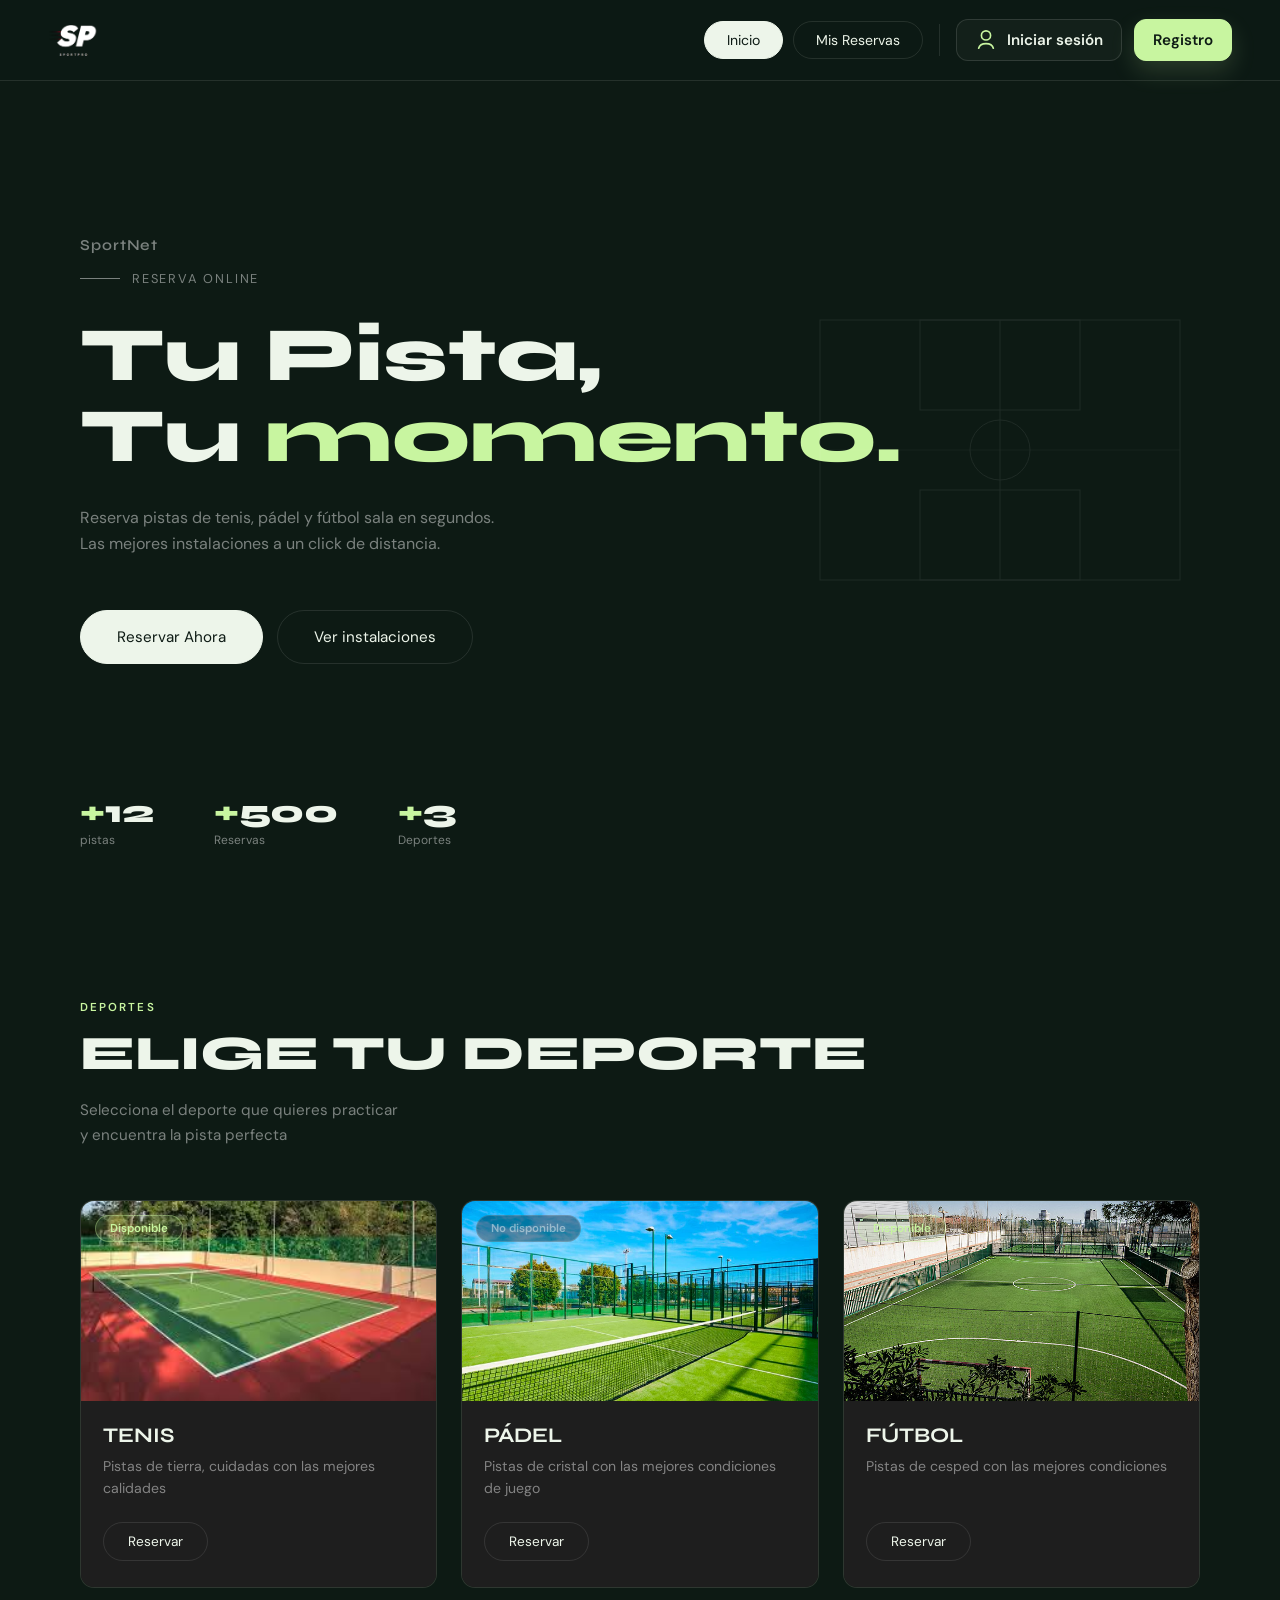
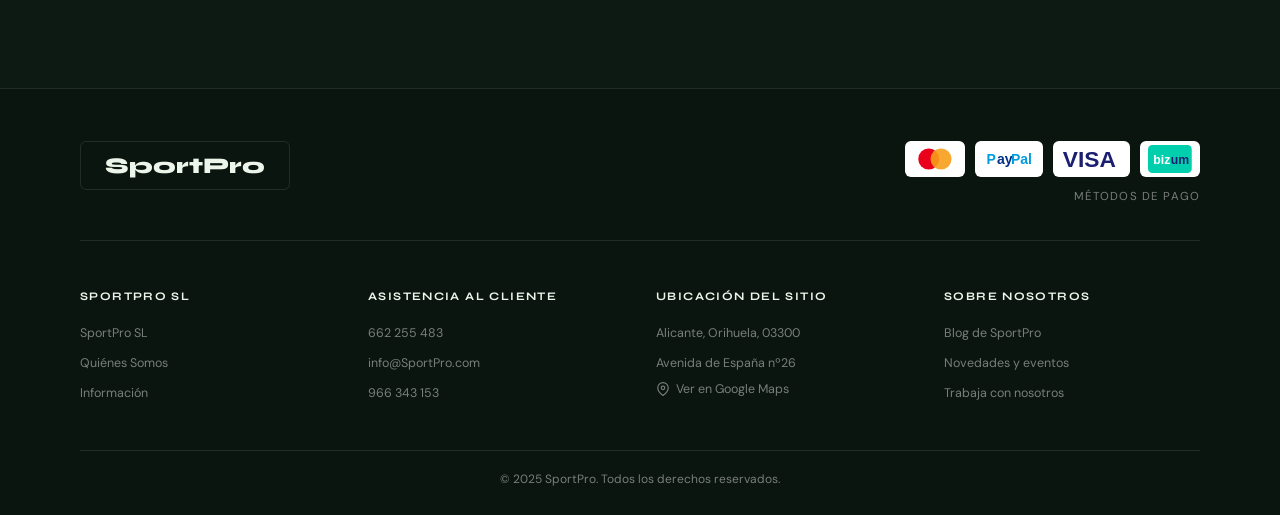
==== index.html @ e5c25739 "He descargado las fuentes de google y añadido acceso directo al index" ====
<!DOCTYPE html>
<html lang="es">
<head>
  <meta charset="UTF-8" />
  <meta name="viewport" content="width=device-width, initial-scale=1.0" />
  <title>SportNet – Reserva Online</title>
  <link href="https://fonts.googleapis.com/css2?family=DM+Sans:wght@400;500&display=swap" rel="stylesheet" />
    <link rel="stylesheet" href="css/fonts.css" />
<link rel="stylesheet" href="css/sportpro.css" />
</head>
<body>

  <!-- BARRA DE NAVEGACIÓN -->
  <nav>
    <a href="index.html" class="nav-logo" aria-label="Ir al inicio">
      <img src="img/logo-sp.png" alt="SportPro" />
    </a>
    <button class="boton-nav activo">Inicio</button>
    <a href="html/mis-reservas.html"><button class="boton-nav">Mis Reservas</button></a>
    <div class="separador-nav"></div>
    <div class="acciones-auth-nav">
      <a href="html/inicio-sesion.html" class="boton-auth boton-auth-login">
        <span class="icono-auth" aria-hidden="true">
          <svg viewBox="0 0 24 24" fill="none" xmlns="http://www.w3.org/2000/svg">
            <path d="M12 12C14.7614 12 17 9.76142 17 7C17 4.23858 14.7614 2 12 2C9.23858 2 7 4.23858 7 7C7 9.76142 9.23858 12 12 12Z" stroke="currentColor" stroke-width="1.8"/>
            <path d="M4 21C4.8 17.9 7.7 16 12 16C16.3 16 19.2 17.9 20 21" stroke="currentColor" stroke-width="1.8" stroke-linecap="round"/>
          </svg>
        </span>
        <span>Iniciar sesión</span>
      </a>
      <a href="html/registro.html" class="boton-auth boton-auth-registro">Registro</a>
    </div>
  </nav>

  <!-- SECCIÓN PRINCIPAL (HERO) -->
  <section class="hero">

    <svg class="decoracion-pista" viewBox="0 0 400 300" fill="none" xmlns="http://www.w3.org/2000/svg">
      <rect x="20" y="20" width="360" height="260" stroke="white" stroke-width="1"/>
      <line x1="200" y1="20" x2="200" y2="280" stroke="white" stroke-width="1"/>
      <rect x="120" y="20" width="160" height="90" stroke="white" stroke-width="1"/>
      <rect x="120" y="190" width="160" height="90" stroke="white" stroke-width="1"/>
      <circle cx="200" cy="150" r="30" stroke="white" stroke-width="1"/>
      <line x1="20" y1="150" x2="380" y2="150" stroke="white" stroke-width="0.5"/>
    </svg>

    <div class="nombre-marca">SportNet</div>

    <div class="fila-etiqueta">
      <div class="linea-etiqueta"></div>
      <span class="texto-etiqueta">Reserva Online</span>
    </div>

    <h1>Tu Pista,<br/>Tu <span>momento.</span></h1>

    <p class="subtitulo">
      Reserva pistas de tenis, pádel y fútbol sala en segundos.<br/>
      Las mejores instalaciones a un click de distancia.
    </p>

    <div class="fila-botones">
      <a href="html/instalaciones.html"><button class="boton boton-principal">Reservar Ahora</button></a>
      <a href="html/instalaciones.html"><button class="boton boton-secundario">Ver instalaciones</button></a>
    </div>

    <div class="barra-estadisticas">
      <div class="estadistica">
        <div class="numero-estadistica"><span>+</span>12</div>
        <div class="etiqueta-estadistica">pistas</div>
      </div>
      <div class="estadistica">
        <div class="numero-estadistica"><span>+</span>500</div>
        <div class="etiqueta-estadistica">Reservas</div>
      </div>
      <div class="estadistica">
        <div class="numero-estadistica"><span>+</span>3</div>
        <div class="etiqueta-estadistica">Deportes</div>
      </div>
    </div>

  </section>

  <!-- SECCIÓN DEPORTES -->
  <section class="deportes">

    <div class="cabecera-seccion">
      <span class="etiqueta-seccion">Deportes</span>
      <h2>Elige tu Deporte</h2>
      <p class="descripcion-seccion">
        Selecciona el deporte que quieres practicar<br/>
        y encuentra la pista perfecta
      </p>
    </div>

    <div class="rejilla-tarjetas">

      <div class="tarjeta">
<div class="tarjeta-imagen foto-tenis">
          <span class="insignia insignia--disponible">Disponible</span>
          <div class="placeholder-foto">FOTO</div>
        </div>
        <div class="tarjeta-cuerpo">
          <h3>Tenis</h3>
          <p>Pistas de tierra, cuidadas con las mejores calidades</p>
          <a href="html/instalaciones.html"><button class="boton-tarjeta">Reservar</button></a>
        </div>
      </div>

      <div class="tarjeta">
<div class="tarjeta-imagen foto-padel">
          <span class="insignia insignia--no-disponible">No disponible</span>
          <div class="placeholder-foto">FOTO</div>
        </div>
        <div class="tarjeta-cuerpo">
          <h3>Pádel</h3>
          <p>Pistas de cristal con las mejores condiciones de juego</p>
          <a href="html/instalaciones.html"><button class="boton-tarjeta">Reservar</button></a>
        </div>
      </div>

      <div class="tarjeta">
<div class="tarjeta-imagen foto-futbol">
          <span class="insignia insignia--disponible">Disponible</span>
          <div class="placeholder-foto">FOTO</div>
        </div>
        <div class="tarjeta-cuerpo">
          <h3>Fútbol</h3>
          <p>Pistas de cesped con las mejores condiciones</p>
          <a href="html/instalaciones.html"><button class="boton-tarjeta">Reservar</button></a>
        </div>
      </div>

    </div>
  </section>

  <!-- PIE DE PÁGINA -->
  <footer class="pie-pagina">

    <div class="pie-superior">
      <div class="logo-pie">SportPro</div>
      <div class="metodos-pago">
        <div class="iconos-pago">
          <div class="icono-pago">
            <svg viewBox="0 0 50 32" xmlns="http://www.w3.org/2000/svg"><circle cx="18" cy="16" r="12" fill="#EB001B"/><circle cx="32" cy="16" r="12" fill="#F79E1B" opacity="0.9"/></svg>
          </div>
          <div class="icono-pago">
            <svg viewBox="0 0 60 32" xmlns="http://www.w3.org/2000/svg"><text x="4" y="22" font-family="Arial" font-weight="bold" font-size="16" fill="#009CDE">P</text><text x="16" y="22" font-family="Arial" font-weight="bold" font-size="16" fill="#003087">ay</text><text x="32" y="22" font-family="Arial" font-weight="bold" font-size="16" fill="#009CDE">Pal</text></svg>
          </div>
          <div class="icono-pago">
            <svg viewBox="0 0 70 32" xmlns="http://www.w3.org/2000/svg"><text x="2" y="25" font-family="Arial" font-weight="900" font-size="26" fill="#1A1F71">VISA</text></svg>
          </div>
          <div class="icono-pago">
            <svg viewBox="0 0 50 32" xmlns="http://www.w3.org/2000/svg"><rect width="50" height="32" rx="5" fill="#00CFAE"/><text x="6" y="22" font-family="Arial" font-weight="bold" font-size="14" fill="white">biz</text><text x="26" y="22" font-family="Arial" font-weight="bold" font-size="14" fill="#1A1F71">um</text></svg>
          </div>
        </div>
        <span class="etiqueta-pago">Métodos de Pago</span>
      </div>
    </div>

    <div class="columnas-pie">
      <div class="columna-pie">
        <h4>SportPro SL</h4>
        <ul>
          <li><a href="#">SportPro SL</a></li>
          <li><a href="#">Quiénes Somos</a></li>
          <li><a href="#">Información</a></li>
        </ul>
      </div>
      <div class="columna-pie">
        <h4>Asistencia al Cliente</h4>
        <ul>
          <li><a href="tel:662255483">662 255 483</a></li>
          <li><a href="mailto:info@SportPro.com">info@SportPro.com</a></li>
          <li><a href="tel:966343153">966 343 153</a></li>
        </ul>
      </div>
      <div class="columna-pie">
        <h4>Ubicación del Sitio</h4>
        <ul>
          <li><a href="#">Alicante, Orihuela, 03300</a></li>
          <li><a href="#">Avenida de España nº26</a></li>
          <li>
            <a href="https://maps.google.com" target="_blank" class="enlace-maps">
              <svg xmlns="http://www.w3.org/2000/svg" width="14" height="14" viewBox="0 0 24 24" fill="none" stroke="currentColor" stroke-width="2" stroke-linecap="round" stroke-linejoin="round"><path d="M21 10c0 7-9 13-9 13s-9-6-9-13a9 9 0 0 1 18 0z"/><circle cx="12" cy="10" r="3"/></svg>
              Ver en Google Maps
            </a>
          </li>
        </ul>
      </div>
      <div class="columna-pie">
        <h4>Sobre Nosotros</h4>
        <ul>
          <li><a href="#">Blog de SportPro</a></li>
          <li><a href="#">Novedades y eventos</a></li>
          <li><a href="#">Trabaja con nosotros</a></li>
        </ul>
      </div>
    </div>

    <div class="pie-inferior">
      <span>© 2025 SportPro. Todos los derechos reservados.</span>
    </div>

  </footer>

</body>
</html>
---- css/fonts.css ----
@font-face {
  font-family: 'Syne';
  src: url('../fonts/Syne/Syne-VariableFont_wght.ttf') format('truetype');
  font-weight: 400 800;
  font-style: normal;
  font-display: swap;
}

@font-face {
  font-family: 'Syne';
  src: url('../fonts/Syne/Syne-Bold.ttf') format('truetype');
  font-weight: 700;
  font-style: normal;
  font-display: swap;
}

@font-face {
  font-family: 'Syne';
  src: url('../fonts/Syne/Syne-ExtraBold.ttf') format('truetype');
  font-weight: 800;
  font-style: normal;
  font-display: swap;
}
---- css/sportpro.css ----
/* =============================================
   RESET BÁSICO
   ============================================= */
*, *::before, *::after {
  box-sizing: border-box;
  margin: 0;
  padding: 0;
}

body {
  background: #0d1a14;
  color: #edf5ea;
  font-family: 'DM Sans', sans-serif;
  min-height: 100vh;
}

/* =============================================
   NAVEGACIÓN
   ============================================= */
nav {
  position: fixed;
  top: 0;
  left: 0;
  right: 0;
  display: flex;
  align-items: center;
  justify-content: flex-start;
  gap: 10px;
  padding: 18px 48px;
  z-index: 100;
  background: rgba(13, 26, 20, 0.85);
  border-bottom: 1px solid rgba(255, 255, 255, 0.10);
}
.nav-logo {
  display: flex;
  align-items: center;
  margin-right: auto;
  text-decoration: none;
}

.nav-logo img {
  display: block;
  width: auto;
  height: 44px;
  object-fit: contain;
}

.boton-nav {
  padding: 9px 22px;
  border-radius: 999px;
  border: 1.5px solid rgba(255, 255, 255, 0.10);
  background: transparent;
  color: #edf5ea;
  font-family: 'DM Sans', sans-serif;
  font-size: 0.88rem;
  cursor: pointer;
}

.boton-nav:hover {
  background: #1a2b21;
}

.boton-nav.activo {
  background: #edf5ea;
  color: #0d1a14;
  border-color: #edf5ea;
}

.separador-nav {
  width: 1px;
  height: 32px;
  background: rgba(255, 255, 255, 0.10);
  margin: 0 6px;
}


/* =============================================
   HERO (SECCIÓN PRINCIPAL)
   ============================================= */
.hero {
  position: relative;
  min-height: 100vh;
  display: flex;
  flex-direction: column;
  justify-content: center;
  padding: 0 80px;
  overflow: hidden;
}

.decoracion-pista {
  position: absolute;
  right: 80px;
  top: 50%;
  transform: translateY(-50%);
  width: 400px;
  height: 300px;
  opacity: 0.07;
  pointer-events: none;
}

.nombre-marca {
  font-family: 'Syne', sans-serif;
  font-size: 0.95rem;
  font-weight: 600;
  letter-spacing: 0.06em;
  color: rgba(255, 255, 255, 0.45);
  margin-bottom: 16px;
}

.fila-etiqueta {
  display: flex;
  align-items: center;
  gap: 12px;
  margin-bottom: 28px;
}

.linea-etiqueta {
  width: 40px;
  height: 1px;
  background: rgba(255, 255, 255, 0.45);
}

.texto-etiqueta {
  font-size: 0.8rem;
  letter-spacing: 0.14em;
  text-transform: uppercase;
  color: rgba(255, 255, 255, 0.45);
}

h1 {
  font-family: 'Syne', sans-serif;
  font-size: clamp(3rem, 6vw, 5.5rem);
  font-weight: 800;
  line-height: 1.05;
  margin-bottom: 28px;
}

h1 span {
  color: #c8f5a0;
}

.subtitulo {
  max-width: 420px;
  font-size: 1rem;
  line-height: 1.65;
  color: rgba(255, 255, 255, 0.45);
  margin-bottom: 52px;
}

.fila-botones {
  display: flex;
  gap: 14px;
}

.boton {
  padding: 16px 36px;
  border-radius: 999px;
  font-family: 'DM Sans', sans-serif;
  font-size: 0.95rem;
  cursor: pointer;
  border: 1.5px solid transparent;
}

.boton-principal {
  background: #edf5ea;
  color: #0d1a14;
  border-color: #edf5ea;
}

.boton-principal:hover {
  background: #c8f5a0;
  border-color: #c8f5a0;
}

.boton-secundario {
  background: transparent;
  color: #edf5ea;
  border-color: rgba(255, 255, 255, 0.10);
}

.boton-secundario:hover {
  background: #1a2b21;
}

.barra-estadisticas {
  position: absolute;
  bottom: 52px;
  left: 80px;
  display: flex;
  gap: 60px;
}

.numero-estadistica {
  font-family: 'Syne', sans-serif;
  font-size: 2rem;
  font-weight: 800;
  line-height: 1;
}

.numero-estadistica span {
  color: #c8f5a0;
}

.etiqueta-estadistica {
  font-size: 0.75rem;
  color: rgba(255, 255, 255, 0.45);
  margin-top: 4px;
}

/* =============================================
   SECCIÓN DEPORTES
   ============================================= */
.deportes {
  padding: 100px 80px;
}

.cabecera-seccion {
  margin-bottom: 52px;
}

.etiqueta-seccion {
  display: block;
  font-size: 0.72rem;
  font-weight: 600;
  letter-spacing: 0.18em;
  text-transform: uppercase;
  color: #c8f5a0;
  margin-bottom: 10px;
}

.cabecera-seccion h2 {
  font-family: 'Syne', sans-serif;
  font-size: clamp(2rem, 4vw, 3rem);
  font-weight: 800;
  text-transform: uppercase;
  margin-bottom: 16px;
}

.descripcion-seccion {
  font-size: 0.95rem;
  line-height: 1.65;
  color: rgba(255, 255, 255, 0.45);
}

.rejilla-tarjetas {
  display: grid;
  grid-template-columns: repeat(3, 1fr);
  gap: 24px;
}

.tarjeta {
  border-radius: 14px;
  overflow: hidden;
  border: 1px solid rgba(255, 255, 255, 0.10);
  background: #162018;
  display: flex;
  flex-direction: column;
  cursor: pointer;
}

.tarjeta:hover {
  border-color: rgba(200, 245, 160, 0.2);
}

/* =============================================
   ZONA DE IMAGEN DE TARJETA
   ============================================= */
.tarjeta-imagen {
  position: relative;
  height: 200px;
  background-color: #2a3a2e;   /* color si no hay foto */
  background-size: cover;
  background-position: center;
  background-repeat: no-repeat;
  display: flex;
  align-items: center;
  justify-content: center;
}

/* ── RUTAS DE FOTOS ──────────────────────────────
   Solo cambia la url() por la ruta de tu imagen.
   Desde css/ usa img/ en la misma raíz: url('../img/nombre.jpg')
   ──────────────────────────────────────────────── */
.tarjeta-imagen.foto-tenis {
  background-image: url('../img/tenis.jfif');
}

.tarjeta-imagen.foto-padel {
  background-image: url('../img/Padel.webp');
}

.tarjeta-imagen.foto-futbol {
  background-image: url('../img/futbol.jpg');
}

/* Cuando hay foto, el texto FOTO desaparece */
.tarjeta-imagen.foto-tenis .placeholder-foto,
.tarjeta-imagen.foto-padel .placeholder-foto,
.tarjeta-imagen.foto-futbol .placeholder-foto {
  display: none;
}

.placeholder-foto {
  font-family: 'Syne', sans-serif;
  font-size: 1rem;
  letter-spacing: 0.12em;
  color: rgba(255, 255, 255, 0.2);
}

.insignia {
  position: absolute;
  top: 14px;
  left: 14px;
  padding: 5px 14px;
  border-radius: 999px;
  font-size: 0.72rem;
  font-weight: 600;
}

.insignia--disponible {
  background: rgba(200, 245, 160, 0.15);
  border: 1px solid rgba(200, 245, 160, 0.35);
  color: #c8f5a0;
}

.insignia--no-disponible {
  background: rgba(0, 0, 0, 0.35);
  border: 1px solid rgba(255, 255, 255, 0.15);
  color: rgba(255, 255, 255, 0.45);
}

.tarjeta-cuerpo {
  padding: 22px 22px 26px;
  background: #1e1e1e;
  display: flex;
  flex-direction: column;
  gap: 8px;
  flex: 1;
}

.tarjeta-cuerpo h3 {
  font-family: 'Syne', sans-serif;
  font-size: 1.3rem;
  font-weight: 700;
  text-transform: uppercase;
}

.tarjeta-cuerpo p {
  font-size: 0.88rem;
  line-height: 1.55;
  color: rgba(255, 255, 255, 0.45);
  flex: 1;
}

.boton-tarjeta {
  margin-top: 14px;
  align-self: flex-start;
  padding: 10px 24px;
  border-radius: 999px;
  border: 1.5px solid rgba(255, 255, 255, 0.10);
  background: transparent;
  color: #edf5ea;
  font-family: 'DM Sans', sans-serif;
  font-size: 0.85rem;
  cursor: pointer;
}

.boton-tarjeta:hover {
  background: #c8f5a0;
  border-color: #c8f5a0;
  color: #0d1a14;
}

/* =============================================
   PIE DE PÁGINA
   ============================================= */
.pie-pagina {
  background: #0a1510;
  border-top: 1px solid rgba(255, 255, 255, 0.10);
  padding: 52px 80px 28px;
}

.pie-superior {
  display: flex;
  align-items: flex-start;
  justify-content: space-between;
  margin-bottom: 48px;
  padding-bottom: 36px;
  border-bottom: 1px solid rgba(255, 255, 255, 0.10);
}

.logo-pie {
  font-family: 'Syne', sans-serif;
  font-size: 1.4rem;
  font-weight: 800;
  border: 1.5px solid rgba(255, 255, 255, 0.10);
  padding: 10px 24px;
  border-radius: 6px;
}

.metodos-pago {
  display: flex;
  flex-direction: column;
  align-items: flex-end;
  gap: 12px;
}

.iconos-pago {
  display: flex;
  gap: 10px;
}

.icono-pago {
  height: 36px;
  background: white;
  border-radius: 6px;
  display: flex;
  align-items: center;
  padding: 4px 8px;
}

.icono-pago svg {
  height: 28px;
  width: auto;
}

.etiqueta-pago {
  font-size: 0.72rem;
  letter-spacing: 0.1em;
  text-transform: uppercase;
  color: rgba(255, 255, 255, 0.45);
}

.columnas-pie {
  display: grid;
  grid-template-columns: repeat(4, 1fr);
  gap: 32px;
  margin-bottom: 48px;
}

.columna-pie h4 {
  font-family: 'Syne', sans-serif;
  font-size: 0.72rem;
  font-weight: 700;
  letter-spacing: 0.12em;
  text-transform: uppercase;
  margin-bottom: 18px;
}

.columna-pie ul {
  list-style: none;
  display: flex;
  flex-direction: column;
  gap: 9px;
}

.columna-pie ul li a {
  font-size: 0.78rem;
  color: rgba(255, 255, 255, 0.45);
  text-decoration: none;
}

.columna-pie ul li a:hover {
  color: #c8f5a0;
}

.enlace-maps {
  display: flex;
  align-items: center;
  gap: 6px;
  color: #c8f5a0;
  text-decoration: none;
  font-size: 0.78rem;
}

.enlace-maps:hover {
  text-decoration: underline;
}

.pie-inferior {
  border-top: 1px solid rgba(255, 255, 255, 0.10);
  padding-top: 20px;
  font-size: 0.75rem;
  color: rgba(255, 255, 255, 0.45);
  text-align: center;
}

/* =============================================
   RESPONSIVE (MÓVIL)
   ============================================= */
@media (max-width: 640px) {
  nav { padding: 14px 20px; }
  .hero { padding: 0 24px; }
  .decoracion-pista { display: none; }
  .barra-estadisticas { left: 24px; gap: 32px; bottom: 36px; }
  .deportes { padding: 60px 24px; }
  .rejilla-tarjetas { grid-template-columns: 1fr; }
  .pie-pagina { padding: 40px 24px 24px; }
  .pie-superior { flex-direction: column; gap: 24px; }
  .columnas-pie { grid-template-columns: 1fr 1fr; }
}

.tarjeta-imagen {
  background-size: cover;
  background-position: center;
  background-repeat: no-repeat;
}

.tarjeta-imagen.foto-tenis {
  background-image: url('../img/tenis.jfif');
}

.tarjeta-imagen.foto-padel {
  background-image: url('../img/Padel.webp');
}

.tarjeta-imagen.foto-futbol {
  background-image: url('../img/futbol.jpg');
}

.acciones-auth-nav {
  display: flex;
  align-items: center;
  gap: 12px;
}

.boton-auth {
  display: inline-flex;
  align-items: center;
  justify-content: center;
  gap: 10px;
  min-height: 42px;
  padding: 0 18px;
  border-radius: 12px;
  text-decoration: none;
  font-family: 'DM Sans', sans-serif;
  font-size: 0.95rem;
  font-weight: 600;
  transition: 0.25s ease;
}

.boton-auth-login {
  color: #edf5ea;
  background: rgba(255, 255, 255, 0.03);
  border: 1px solid rgba(255, 255, 255, 0.12);
}

.boton-auth-login:hover {
  background: #1a2b21;
  border-color: rgba(200, 245, 160, 0.28);
}

.boton-auth-registro {
  color: #0d1a14;
  background: #c8f5a0;
  border: 1px solid #c8f5a0;
  box-shadow: 0 10px 24px rgba(200, 245, 160, 0.16);
}

.boton-auth-registro:hover {
  background: #edf5ea;
  border-color: #edf5ea;
}

.icono-auth {
  width: 22px;
  height: 22px;
  display: inline-flex;
  align-items: center;
  justify-content: center;
  color: #c8f5a0;
}

.icono-auth svg {
  width: 22px;
  height: 22px;
  display: block;
}

@media (max-width: 900px) {
  nav {
    flex-wrap: wrap;
    row-gap: 12px;
  }

  .nav-logo {
    width: 100%;
    margin-right: 0;
  }
}
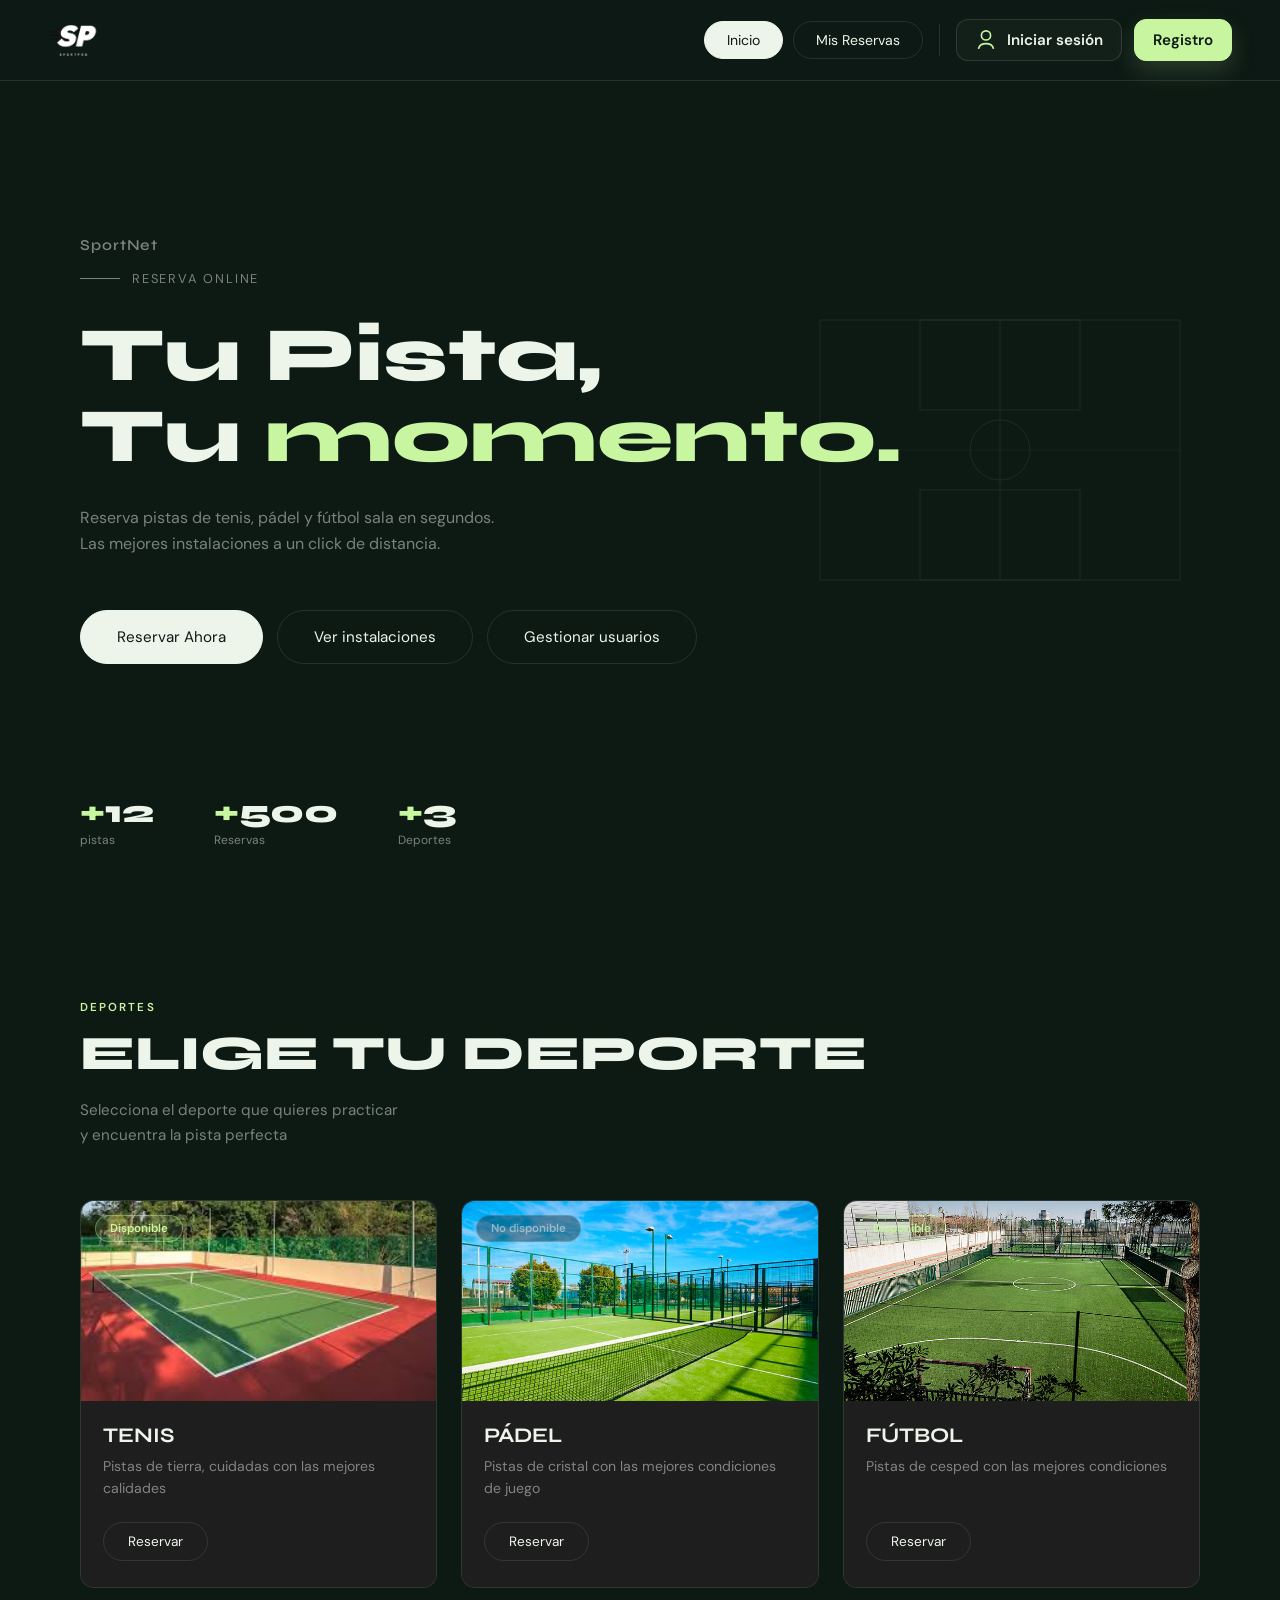
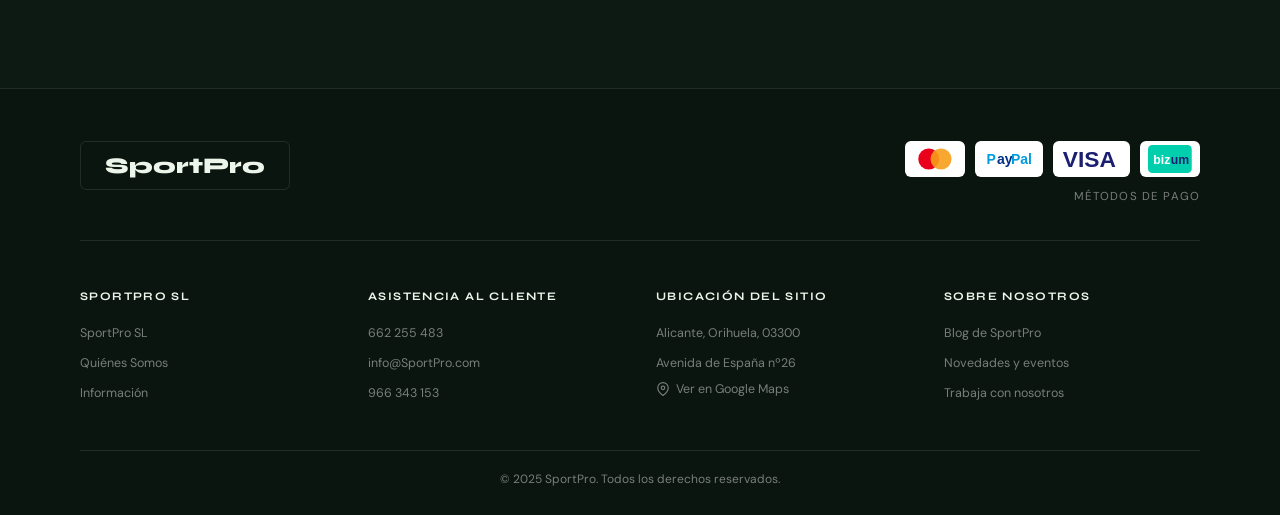
==== commit 4703c0e1: "Se ha puesto un boton para acceder a usuarios.php" ====
--- a/index.html
+++ b/index.html
@@ -58,10 +58,19 @@
       Las mejores instalaciones a un click de distancia.
     </p>
 
-    <div class="fila-botones">
-      <a href="html/instalaciones.html"><button class="boton boton-principal">Reservar Ahora</button></a>
-      <a href="html/instalaciones.html"><button class="boton boton-secundario">Ver instalaciones</button></a>
-    </div>
+<div class="fila-botones">
+  <a href="html/instalaciones.html">
+    <button class="boton boton-principal">Reservar Ahora</button>
+  </a>
+
+  <a href="html/instalaciones.html">
+    <button class="boton boton-secundario">Ver instalaciones</button>
+  </a>
+
+  <a href="CRUD/usuarios.php">
+    <button class="boton boton-secundario">Gestionar usuarios</button>
+  </a>
+</div>
 
     <div class="barra-estadisticas">
       <div class="estadistica">
@@ -199,7 +208,7 @@
 
     <div class="pie-inferior">
       <span>© 2025 SportPro. Todos los derechos reservados.</span>
-    </div>
+    </div> 
 
   </footer>
 
